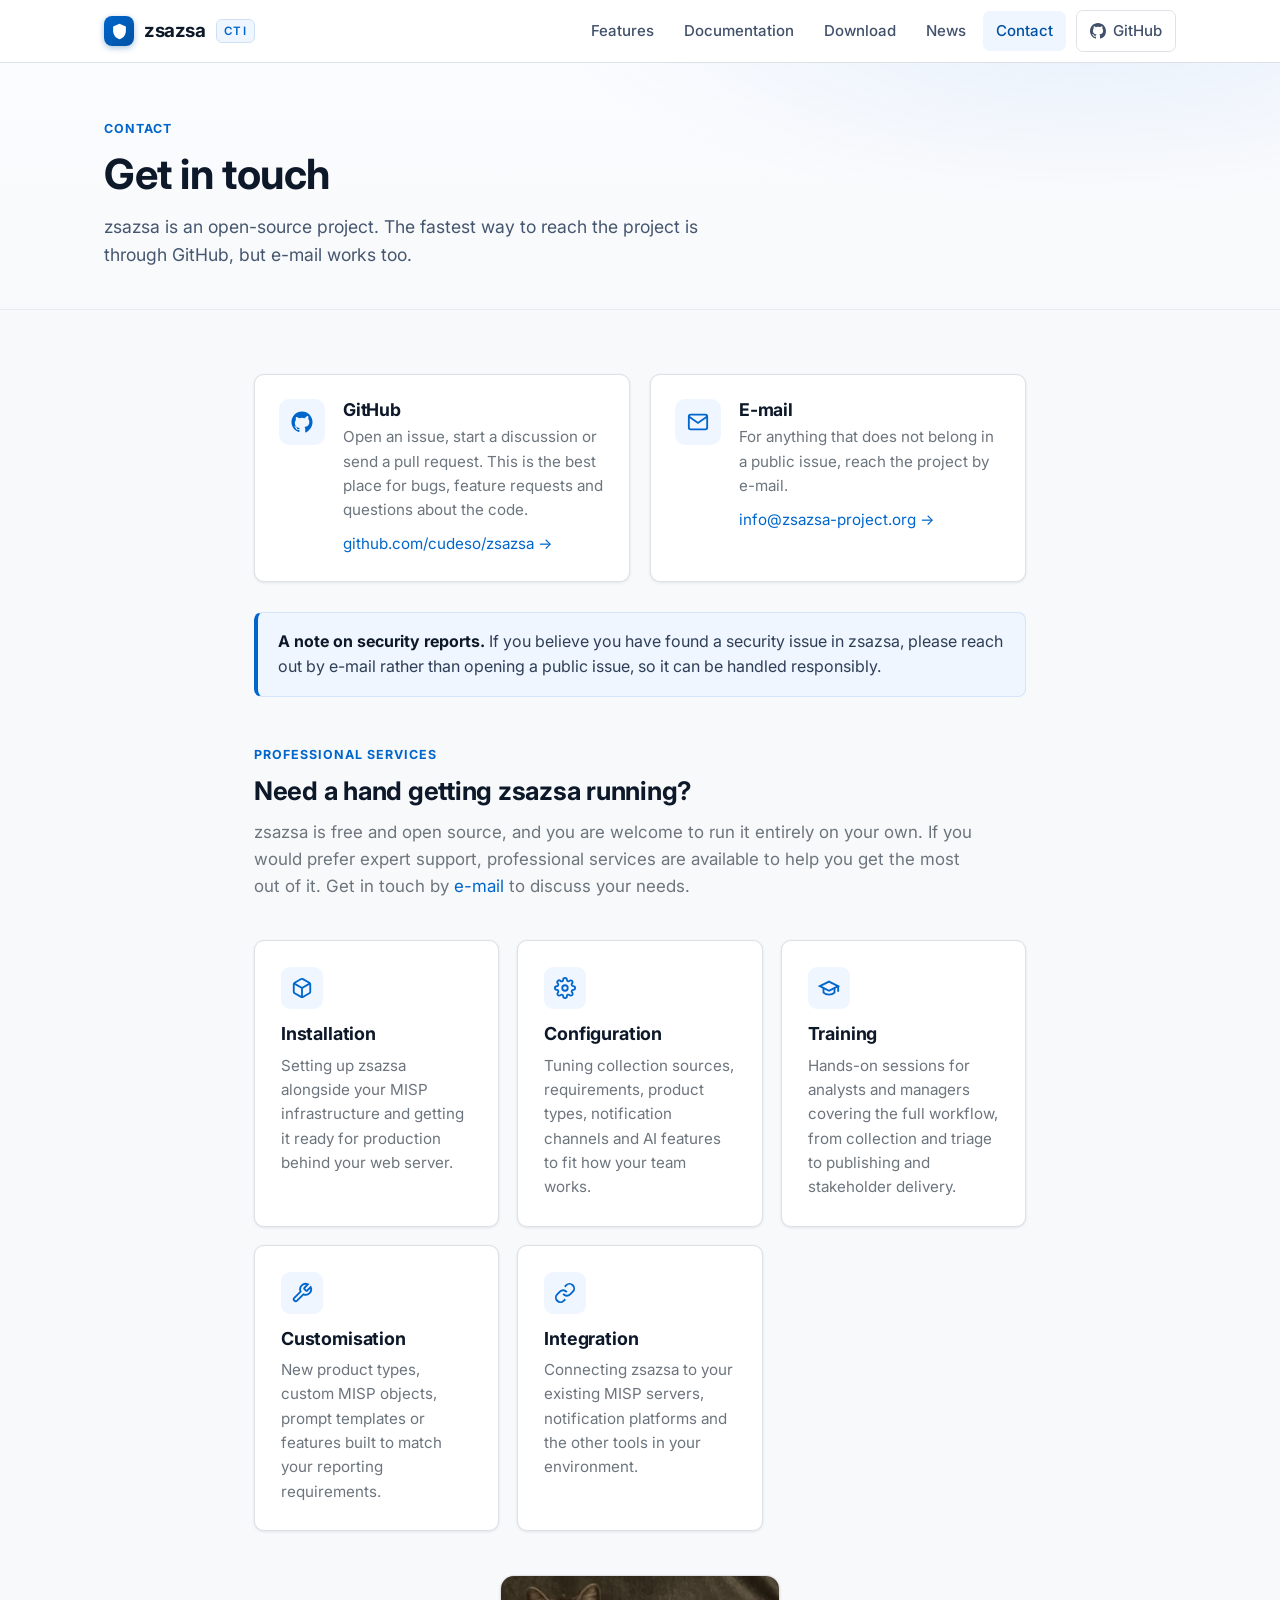
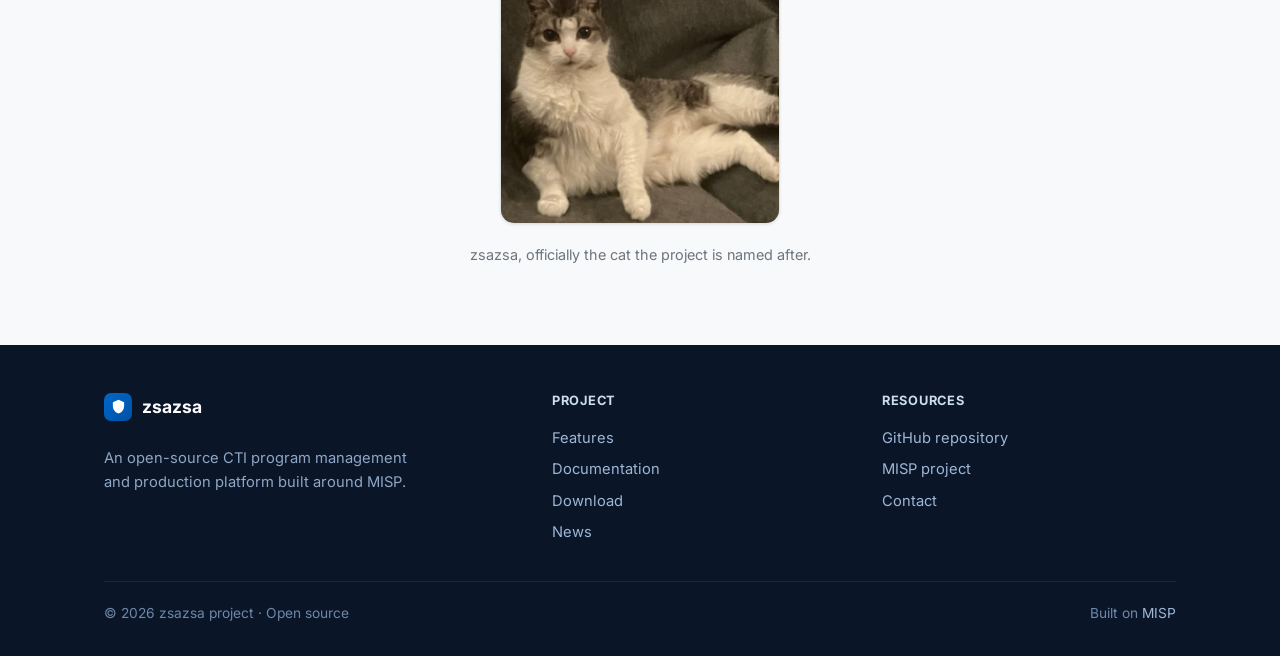
==== contact.html @ 4e717384 "Initial website" ====
<!DOCTYPE html>
<html lang="en">
<head>
  <meta charset="UTF-8">
  <meta name="viewport" content="width=device-width, initial-scale=1.0">
  <title>Contact · zsazsa CTI</title>
  <meta name="description" content="Get in touch about zsazsa via GitHub or e-mail.">
  <link rel="icon" type="image/svg+xml" href="assets/img/favicon.svg">
  <link rel="preconnect" href="https://fonts.googleapis.com">
  <link rel="preconnect" href="https://fonts.gstatic.com" crossorigin>
  <link href="https://fonts.googleapis.com/css2?family=Inter:wght@400;500;600;700&display=swap" rel="stylesheet">
  <link rel="stylesheet" href="assets/css/site.css">
</head>
<body>

  <nav class="site-nav">
    <div class="nav-inner">
      <a href="index.html" class="brand">
        <span class="glyph"><svg viewBox="0 0 24 24" fill="currentColor"><path d="M12 1L3 5v6c0 5.55 3.84 10.74 9 12 5.16-1.26 9-6.45 9-12V5l-9-4z"/></svg></span>
        zsazsa <span class="sub">CTI</span>
      </a>
      <button class="nav-toggle" aria-label="Toggle navigation" onclick="document.getElementById('navlinks').classList.toggle('open')">☰</button>
      <ul class="nav-links" id="navlinks">
        <li><a href="features.html">Features</a></li>
        <li><a href="documentation.html">Documentation</a></li>
        <li><a href="download.html">Download</a></li>
        <li><a href="news.html">News</a></li>
        <li><a href="contact.html" class="active">Contact</a></li>
        <li><a href="https://github.com/cudeso/zsazsa/" class="gh" target="_blank" rel="noopener">
          <svg width="16" height="16" viewBox="0 0 16 16" fill="currentColor"><path d="M8 0C3.58 0 0 3.58 0 8c0 3.54 2.29 6.53 5.47 7.59.4.07.55-.17.55-.38 0-.19-.01-.82-.01-1.49-2.01.37-2.53-.49-2.69-.94-.09-.23-.48-.94-.82-1.13-.28-.15-.68-.52-.01-.53.63-.01 1.08.58 1.23.82.72 1.21 1.87.87 2.33.66.07-.52.28-.87.51-1.07-1.78-.2-3.64-.89-3.64-3.95 0-.87.31-1.59.82-2.15-.08-.2-.36-1.02.08-2.12 0 0 .67-.21 2.2.82.64-.18 1.32-.27 2-.27.68 0 1.36.09 2 .27 1.53-1.04 2.2-.82 2.2-.82.44 1.1.16 1.92.08 2.12.51.56.82 1.27.82 2.15 0 3.07-1.87 3.75-3.65 3.95.29.25.54.73.54 1.48 0 1.07-.01 1.93-.01 2.2 0 .21.15.46.55.38A8.01 8.01 0 0016 8c0-4.42-3.58-8-8-8z"/></svg>
          GitHub</a></li>
      </ul>
    </div>
  </nav>

  <header class="page-head">
    <div class="container">
      <div class="kicker">Contact</div>
      <h1>Get in touch</h1>
      <p>zsazsa is an open-source project. The fastest way to reach the project is through GitHub, but e-mail works too.</p>
    </div>
  </header>

  <section>
    <div class="container" style="max-width:820px;">
      <div class="grid grid-2" style="gap:20px;">

        <div class="contact-card">
          <span class="c-icon"><svg viewBox="0 0 24 24" fill="currentColor"><path d="M12 1L3 5v6c0 5.55 3.84 10.74 9 12 5.16-1.26 9-6.45 9-12V5l-9-4z" opacity="0"/><path d="M12 .5C5.6.5.5 5.6.5 12c0 5.1 3.3 9.4 7.9 10.9.6.1.8-.2.8-.5v-1.9c-3.2.7-3.9-1.4-3.9-1.4-.5-1.3-1.3-1.7-1.3-1.7-1.1-.7.1-.7.1-.7 1.2.1 1.8 1.2 1.8 1.2 1 .1.7 1.3 1 1.6.6.3 1.4.4 2.1.1.1-.5.3-.9.5-1.1-2.6-.3-5.3-1.3-5.3-5.7 0-1.3.5-2.3 1.2-3.1-.1-.3-.5-1.5.1-3.1 0 0 1-.3 3.3 1.2a11.5 11.5 0 016 0C17.7 5.2 18.7 5.5 18.7 5.5c.6 1.6.2 2.8.1 3.1.8.8 1.2 1.8 1.2 3.1 0 4.4-2.7 5.4-5.3 5.7.4.4.8 1.1.8 2.2v3.3c0 .3.2.6.8.5C20.2 21.4 23.5 17.1 23.5 12 23.5 5.6 18.4.5 12 .5z"/></svg></span>
          <div>
            <h3>GitHub</h3>
            <p>Open an issue, start a discussion or send a pull request. This is the best place for bugs, feature requests and questions about the code.</p>
            <p style="margin-top:10px;"><a href="https://github.com/cudeso/zsazsa/issues" target="_blank" rel="noopener">github.com/cudeso/zsazsa →</a></p>
          </div>
        </div>

        <div class="contact-card">
          <span class="c-icon"><svg viewBox="0 0 24 24" fill="none" stroke="currentColor" stroke-width="2"><path d="M4 4h16c1.1 0 2 .9 2 2v12c0 1.1-.9 2-2 2H4c-1.1 0-2-.9-2-2V6c0-1.1.9-2 2-2z"/><path d="M22 6l-10 7L2 6"/></svg></span>
          <div>
            <h3>E-mail</h3>
            <p>For anything that does not belong in a public issue, reach the project by e-mail.</p>
            <p style="margin-top:10px;"><a href="mailto:info@zsazsa-project.org">info@zsazsa-project.org →</a></p>
          </div>
        </div>

      </div>

      <div class="callout" style="margin-top:30px;">
        <strong>A note on security reports.</strong> If you believe you have found a security issue in zsazsa, please reach out by e-mail rather than opening a public issue, so it can be handled responsibly.
      </div>

      <div style="margin-top:48px;">
        <div class="section-head">
          <div class="kicker">Professional services</div>
          <h2 style="font-size:1.6rem;">Need a hand getting zsazsa running?</h2>
          <p>zsazsa is free and open source, and you are welcome to run it entirely on your own. If you would prefer expert support, professional services are available to help you get the most out of it. Get in touch by <a href="mailto:info@zsazsa-project.org">e-mail</a> to discuss your needs.</p>
        </div>
        <div class="grid grid-3" style="gap:18px;">
          <div class="card">
            <span class="feat-icon"><svg viewBox="0 0 24 24" fill="none" stroke="currentColor" stroke-width="2"><path d="M21 16V8a2 2 0 0 0-1-1.73l-7-4a2 2 0 0 0-2 0l-7 4A2 2 0 0 0 3 8v8a2 2 0 0 0 1 1.73l7 4a2 2 0 0 0 2 0l7-4A2 2 0 0 0 21 16z"/><path d="M3.27 6.96L12 12.01l8.73-5.05M12 22.08V12"/></svg></span>
            <h3>Installation</h3>
            <p>Setting up zsazsa alongside your MISP infrastructure and getting it ready for production behind your web server.</p>
          </div>
          <div class="card">
            <span class="feat-icon"><svg viewBox="0 0 24 24" fill="none" stroke="currentColor" stroke-width="2"><circle cx="12" cy="12" r="3"/><path d="M19.4 15a1.65 1.65 0 0 0 .33 1.82l.06.06a2 2 0 1 1-2.83 2.83l-.06-.06a1.65 1.65 0 0 0-1.82-.33 1.65 1.65 0 0 0-1 1.51V21a2 2 0 0 1-4 0v-.09A1.65 1.65 0 0 0 9 19.4a1.65 1.65 0 0 0-1.82.33l-.06.06a2 2 0 1 1-2.83-2.83l.06-.06a1.65 1.65 0 0 0 .33-1.82 1.65 1.65 0 0 0-1.51-1H3a2 2 0 0 1 0-4h.09A1.65 1.65 0 0 0 4.6 9a1.65 1.65 0 0 0-.33-1.82l-.06-.06a2 2 0 1 1 2.83-2.83l.06.06a1.65 1.65 0 0 0 1.82.33H9a1.65 1.65 0 0 0 1-1.51V3a2 2 0 0 1 4 0v.09a1.65 1.65 0 0 0 1 1.51 1.65 1.65 0 0 0 1.82-.33l.06-.06a2 2 0 1 1 2.83 2.83l-.06.06a1.65 1.65 0 0 0-.33 1.82V9a1.65 1.65 0 0 0 1.51 1H21a2 2 0 0 1 0 4h-.09a1.65 1.65 0 0 0-1.51 1z"/></svg></span>
            <h3>Configuration</h3>
            <p>Tuning collection sources, requirements, product types, notification channels and AI features to fit how your team works.</p>
          </div>
          <div class="card">
            <span class="feat-icon"><svg viewBox="0 0 24 24" fill="none" stroke="currentColor" stroke-width="2"><path d="M22 10v6M2 10l10-5 10 5-10 5z"/><path d="M6 12v5c3 3 9 3 12 0v-5"/></svg></span>
            <h3>Training</h3>
            <p>Hands-on sessions for analysts and managers covering the full workflow, from collection and triage to publishing and stakeholder delivery.</p>
          </div>
          <div class="card">
            <span class="feat-icon"><svg viewBox="0 0 24 24" fill="none" stroke="currentColor" stroke-width="2"><path d="M14.7 6.3a1 1 0 0 0 0 1.4l1.6 1.6a1 1 0 0 0 1.4 0l3.77-3.77a6 6 0 0 1-7.94 7.94l-6.91 6.91a2.12 2.12 0 0 1-3-3l6.91-6.91a6 6 0 0 1 7.94-7.94l-3.76 3.76z"/></svg></span>
            <h3>Customisation</h3>
            <p>New product types, custom MISP objects, prompt templates or features built to match your reporting requirements.</p>
          </div>
          <div class="card">
            <span class="feat-icon"><svg viewBox="0 0 24 24" fill="none" stroke="currentColor" stroke-width="2"><path d="M10 13a5 5 0 0 0 7.54.54l3-3a5 5 0 0 0-7.07-7.07l-1.72 1.71"/><path d="M14 11a5 5 0 0 0-7.54-.54l-3 3a5 5 0 0 0 7.07 7.07l1.71-1.71"/></svg></span>
            <h3>Integration</h3>
            <p>Connecting zsazsa to your existing MISP servers, notification platforms and the other tools in your environment.</p>
          </div>
        </div>
      </div>

      <div style="text-align:center; margin-top:44px;">
        <img src="assets/img/zsazsa.png" alt="zsazsa, the cat the project is named after" style="max-width:280px; border-radius:14px; border:1px solid var(--border); box-shadow:var(--shadow);">
        <p class="muted" style="margin-top:12px; font-size:.9rem;">zsazsa, officially the cat the project is named after.</p>
      </div>
    </div>
  </section>

  <footer class="site-footer">
    <div class="container">
      <div class="foot-grid">
        <div>
          <span class="foot-brand">
            <span class="glyph"><svg viewBox="0 0 24 24" fill="currentColor"><path d="M12 1L3 5v6c0 5.55 3.84 10.74 9 12 5.16-1.26 9-6.45 9-12V5l-9-4z"/></svg></span>
            zsazsa
          </span>
          <p class="foot-about">An open-source CTI program management and production platform built around MISP.</p>
        </div>
        <div>
          <h4>Project</h4>
          <a href="features.html">Features</a>
          <a href="documentation.html">Documentation</a>
          <a href="download.html">Download</a>
          <a href="news.html">News</a>
        </div>
        <div>
          <h4>Resources</h4>
          <a href="https://github.com/cudeso/zsazsa/" target="_blank" rel="noopener">GitHub repository</a>
          <a href="https://www.misp-project.org/" target="_blank" rel="noopener">MISP project</a>
          <a href="contact.html">Contact</a>
        </div>
      </div>
      <div class="foot-bottom">
        <span>© <span id="year"></span> zsazsa project · Open source</span>
        <span>Built on <a href="https://www.misp-project.org/" target="_blank" rel="noopener" style="display:inline;">MISP</a></span>
      </div>
    </div>
  </footer>

  <script>document.getElementById('year').textContent = new Date().getFullYear();</script>
</body>
</html>
---- assets/css/site.css ----
/* ───────────────────────────────────────────────────────────────────────────
   zsazsa-project.org — public site styles
   Mirrors the zsazsa "UiBeta" application theme:
   MISP-style light surfaces, #0066cc accent, Inter typography, shield glyph.
   ─────────────────────────────────────────────────────────────────────────── */

:root {
  /* UiBeta palette (from the application theme) */
  --blue:          #0066cc;
  --blue-deep:     #0052a3;
  --blue-navy:     #004d99;
  --blue-tint:     #f0f6ff;

  --ink:           #0d1829;
  --text:          #212529;
  --text-muted:    #6c757d;

  --body-bg:       #f8f9fa;
  --card-bg:       #ffffff;
  --surface-tint:  #f3f7fe;
  --surface-dark:  #0a1628;   /* deep navy used in the app sidebar */

  --border:        #dee2e6;
  --border-faint:  #e9ecef;

  --green:         #28a745;
  --orange:        #fd7e14;
  --red:           #dc3545;

  --radius:        10px;
  --radius-sm:     8px;
  --shadow:        0 1px 3px rgba(4,28,68,.09), 0 0 1px rgba(4,28,68,.06);
  --shadow-lift:   0 6px 24px rgba(4,28,68,.10);

  --brand-gradient: linear-gradient(135deg, #0066cc 0%, #0052a3 100%);
  --maxw:          1120px;
}

*, *::before, *::after { box-sizing: border-box; }

html { scroll-behavior: smooth; }

body {
  margin: 0;
  font-family: "Inter", system-ui, -apple-system, "Segoe UI", Roboto, sans-serif;
  font-size: 16px;
  line-height: 1.6;
  color: var(--text);
  background: var(--body-bg);
  -webkit-font-smoothing: antialiased;
}

a { color: var(--blue); text-decoration: none; }
a:hover { color: var(--blue-deep); text-decoration: underline; }

h1, h2, h3, h4 {
  color: var(--ink);
  line-height: 1.25;
  font-weight: 700;
  letter-spacing: -0.01em;
}

img { max-width: 100%; height: auto; }

.container {
  max-width: var(--maxw);
  margin: 0 auto;
  padding: 0 24px;
}

.muted { color: var(--text-muted); }
.center { text-align: center; }

/* ─── Top navigation ─────────────────────────────────────────────────────── */
.site-nav {
  position: sticky;
  top: 0;
  z-index: 50;
  background: rgba(255,255,255,.92);
  backdrop-filter: saturate(180%) blur(8px);
  border-bottom: 1px solid var(--border);
}
.site-nav .nav-inner {
  max-width: var(--maxw);
  margin: 0 auto;
  padding: 0 24px;
  height: 62px;
  display: flex;
  align-items: center;
  gap: 28px;
}
.brand {
  display: inline-flex;
  align-items: center;
  gap: 10px;
  font-weight: 700;
  font-size: 1.18rem;
  color: var(--ink);
  letter-spacing: -0.02em;
}
.brand:hover { text-decoration: none; color: var(--ink); }
.brand .glyph {
  width: 30px; height: 30px;
  display: inline-flex;
  align-items: center;
  justify-content: center;
  border-radius: 8px;
  background: var(--brand-gradient);
  color: #fff;
  box-shadow: 0 2px 6px rgba(0,82,163,.35);
}
.brand .glyph svg { width: 17px; height: 17px; }
.brand .sub {
  font-weight: 600;
  font-size: .72rem;
  letter-spacing: .12em;
  text-transform: uppercase;
  color: var(--blue);
  padding: 2px 7px;
  border: 1px solid #cfe0f5;
  border-radius: 6px;
  background: var(--blue-tint);
}

.nav-links {
  display: flex;
  align-items: center;
  gap: 4px;
  margin-left: auto;
  list-style: none;
  padding: 0;
}
.nav-links a {
  display: inline-block;
  padding: 8px 13px;
  border-radius: 7px;
  color: #41506b;
  font-weight: 500;
  font-size: .94rem;
}
.nav-links a:hover { background: var(--surface-tint); color: var(--blue-deep); text-decoration: none; }
.nav-links a.active { color: var(--blue-deep); background: var(--blue-tint); }
.nav-links a.gh {
  display: inline-flex;
  align-items: center;
  gap: 7px;
  margin-left: 6px;
  border: 1px solid var(--border);
}
.nav-links a.gh:hover { border-color: #c2d3ea; }

.nav-toggle {
  display: none;
  margin-left: auto;
  background: none;
  border: 1px solid var(--border);
  border-radius: 7px;
  padding: 7px 10px;
  cursor: pointer;
  color: var(--ink);
}

/* ─── Buttons ────────────────────────────────────────────────────────────── */
.btn {
  display: inline-flex;
  align-items: center;
  gap: 8px;
  padding: 11px 20px;
  border-radius: var(--radius-sm);
  font-weight: 600;
  font-size: .95rem;
  border: 1px solid transparent;
  cursor: pointer;
  transition: transform .06s ease, box-shadow .2s ease, background .2s ease;
}
.btn:hover { text-decoration: none; }
.btn-primary { background: var(--brand-gradient); color: #fff; box-shadow: 0 2px 10px rgba(0,82,163,.28); }
.btn-primary:hover { color: #fff; transform: translateY(-1px); box-shadow: var(--shadow-lift); }
.btn-ghost { background: #fff; color: var(--blue-deep); border-color: var(--border); }
.btn-ghost:hover { background: var(--surface-tint); border-color: #c2d3ea; color: var(--blue-deep); }

/* ─── Hero ───────────────────────────────────────────────────────────────── */
.hero {
  background:
    radial-gradient(1100px 460px at 78% -8%, rgba(0,102,204,.10), transparent 60%),
    linear-gradient(180deg, #fbfcff 0%, var(--body-bg) 100%);
  border-bottom: 1px solid var(--border-faint);
  padding: 76px 0 64px;
}
.hero .eyebrow {
  display: inline-flex;
  align-items: center;
  gap: 8px;
  font-size: .8rem;
  font-weight: 600;
  letter-spacing: .04em;
  text-transform: uppercase;
  color: var(--blue);
  background: var(--blue-tint);
  border: 1px solid #d4e4fa;
  padding: 5px 12px;
  border-radius: 100px;
  margin-bottom: 22px;
}
.hero h1 {
  font-size: clamp(2.1rem, 4.6vw, 3.3rem);
  margin: 0 0 18px;
  max-width: 760px;
}
.hero p.lead {
  font-size: 1.18rem;
  color: #45566f;
  max-width: 680px;
  margin: 0 0 30px;
}
.hero-actions { display: flex; flex-wrap: wrap; gap: 12px; }
.hero-meta {
  margin-top: 34px;
  display: flex;
  flex-wrap: wrap;
  gap: 26px;
  color: var(--text-muted);
  font-size: .92rem;
}
.hero-meta b { color: var(--ink); }

.hero-shot {
  margin-top: 52px;
  border-radius: 14px;
  border: 1px solid var(--border);
  box-shadow: var(--shadow-lift);
  overflow: hidden;
  background: #fff;
}
.hero-shot img { display: block; width: 100%; }

/* ─── Sections ───────────────────────────────────────────────────────────── */
section { padding: 64px 0; }
.section-tint { background: #fff; border-top: 1px solid var(--border-faint); border-bottom: 1px solid var(--border-faint); }

.section-head { max-width: 720px; margin: 0 0 40px; }
.section-head.center { margin-left: auto; margin-right: auto; text-align: center; }
.section-head h2 { font-size: clamp(1.6rem, 3vw, 2.1rem); margin: 0 0 12px; }
.section-head p { font-size: 1.06rem; color: var(--text-muted); margin: 0; }
.kicker {
  font-size: .78rem; font-weight: 700; letter-spacing: .08em;
  text-transform: uppercase; color: var(--blue); margin-bottom: 10px;
}

/* ─── Cards / grids ──────────────────────────────────────────────────────── */
.grid { display: grid; gap: 22px; }
.grid-2 { grid-template-columns: repeat(2, 1fr); }
.grid-3 { grid-template-columns: repeat(3, 1fr); }

.card {
  background: var(--card-bg);
  border: 1px solid var(--border);
  border-radius: var(--radius);
  padding: 26px;
  box-shadow: var(--shadow);
  transition: transform .12s ease, box-shadow .2s ease, border-color .2s ease;
}
.card.hover:hover { transform: translateY(-3px); box-shadow: var(--shadow-lift); border-color: #cfe0f5; }
.card h3 { font-size: 1.12rem; margin: 0 0 8px; }
.card p { margin: 0; color: var(--text-muted); font-size: .95rem; }

.feat-icon {
  width: 42px; height: 42px;
  border-radius: 9px;
  display: inline-flex;
  align-items: center;
  justify-content: center;
  background: var(--blue-tint);
  color: var(--blue);
  margin-bottom: 14px;
  border: 1px solid #dcebfd00; /* transparent, kept for spacing */
}
.feat-icon svg { width: 22px; height: 22px; }

/* ─── Feature detail rows (alternating) ──────────────────────────────────── */
.feature-row {
  display: grid;
  grid-template-columns: 1fr 1fr;
  gap: 44px;
  align-items: center;
  padding: 44px 0;
  border-bottom: 1px solid var(--border-faint);
}
.feature-row:last-child { border-bottom: none; }
.feature-row.reverse .feature-media { order: 2; }
.feature-media {
  border-radius: 12px;
  border: 1px solid var(--border);
  box-shadow: var(--shadow);
  overflow: hidden;
  background: #fff;
}
.feature-media img { display: block; width: 100%; }
.feature-text h3 { font-size: 1.45rem; margin: 0 0 12px; }
.feature-text p { color: #45566f; margin: 0 0 14px; }
.feature-text ul { margin: 0; padding-left: 18px; color: #45566f; }
.feature-text ul li { margin-bottom: 7px; }

/* ─── Pill list / checklist ──────────────────────────────────────────────── */
.tick-list { list-style: none; padding: 0; margin: 0; }
.tick-list li {
  position: relative;
  padding: 9px 0 9px 30px;
  border-bottom: 1px dashed var(--border-faint);
  color: #3c4a60;
}
.tick-list li:last-child { border-bottom: none; }
.tick-list li::before {
  content: "";
  position: absolute;
  left: 0; top: 14px;
  width: 16px; height: 16px;
  border-radius: 50%;
  background: var(--blue-tint);
  border: 1px solid var(--blue);
}
.tick-list li::after {
  content: "";
  position: absolute;
  left: 5px; top: 17px;
  width: 5px; height: 9px;
  border: solid var(--blue);
  border-width: 0 2px 2px 0;
  transform: rotate(45deg);
}

/* ─── Badges ─────────────────────────────────────────────────────────────── */
.badge {
  display: inline-block;
  padding: 3px 10px;
  border-radius: 100px;
  font-size: .76rem;
  font-weight: 600;
  border: 1px solid transparent;
}
.badge-public { background: #eaf6f1; color: #1a7a4a; border-color: #b6e0c9; }
.badge-draft  { background: #fef5e3; color: #a0690a; border-color: #f3d9a3; }
.badge-blue   { background: var(--blue-tint); color: var(--blue-deep); border-color: #d4e4fa; }

/* ─── News list ──────────────────────────────────────────────────────────── */
.post {
  display: grid;
  grid-template-columns: 150px 1fr;
  gap: 24px;
  padding: 26px;
  border: 1px solid var(--border);
  border-radius: var(--radius);
  background: #fff;
  box-shadow: var(--shadow);
  margin-bottom: 18px;
}
.post .post-date { color: var(--text-muted); font-size: .9rem; }
.post h3 { margin: 8px 0 10px; font-size: 1.22rem; }
.post p { margin: 0 0 14px; color: #45566f; }

/* ─── Docs / generic prose ───────────────────────────────────────────────── */
.prose { max-width: 820px; }
.prose h2 { font-size: 1.5rem; margin: 40px 0 14px; padding-top: 8px; }
.prose h3 { font-size: 1.18rem; margin: 28px 0 10px; }
.prose p { color: #36445b; }
.prose ul { color: #36445b; }
.prose code, code.inline {
  background: var(--surface-tint);
  border: 1px solid var(--border-faint);
  border-radius: 5px;
  padding: 1px 6px;
  font-size: .88em;
  font-family: "SFMono-Regular", ui-monospace, Menlo, Consolas, monospace;
  color: var(--blue-deep);
}
.prose pre {
  background: var(--surface-dark);
  color: #d6e3f5;
  border-radius: var(--radius-sm);
  padding: 18px 20px;
  overflow-x: auto;
  font-size: .86rem;
  line-height: 1.55;
  border: 1px solid #16233d;
}
.prose pre code { background: none; border: none; padding: 0; color: inherit; }

.callout {
  border: 1px solid #d4e4fa;
  background: var(--blue-tint);
  border-left: 4px solid var(--blue);
  border-radius: var(--radius-sm);
  padding: 16px 20px;
  margin: 22px 0;
  color: #2d3e57;
}
.callout strong { color: var(--ink); }

/* ─── Inline figure (screenshots in prose / docs) ────────────────────────── */
.doc-figure {
  margin: 26px 0;
  border-radius: 12px;
  border: 1px solid var(--border);
  box-shadow: var(--shadow);
  overflow: hidden;
  background: #fff;
}
.doc-figure img { display: block; width: 100%; }
.doc-figure figcaption {
  padding: 10px 16px;
  font-size: .85rem;
  color: var(--text-muted);
  border-top: 1px solid var(--border-faint);
  background: var(--surface-tint);
}

/* ─── Architecture diagram (simple node/connector layout) ────────────────── */
.arch {
  margin: 24px 0;
  padding: 26px 20px;
  border: 1px solid var(--border);
  border-radius: 12px;
  background: var(--surface-tint);
}
.arch-row { display: flex; gap: 18px; justify-content: center; flex-wrap: wrap; }
.arch-node {
  border: 1px solid var(--border);
  border-radius: 10px;
  background: #fff;
  box-shadow: var(--shadow);
  padding: 13px 18px;
  text-align: center;
  min-width: 190px;
}
.arch-node .an-title { font-weight: 700; color: var(--ink); font-size: .98rem; }
.arch-node .an-sub { color: var(--text-muted); font-size: .8rem; margin-top: 3px; }
.arch-node.is-app {
  background: var(--brand-gradient);
  border-color: transparent;
}
.arch-node.is-app .an-title { color: #fff; }
.arch-node.is-app .an-sub { color: rgba(255,255,255,.85); }
.arch-connector { width: 2px; height: 26px; background: var(--border-light); margin: 0 auto; }
.arch-caption { margin: 14px 0 0; font-size: .85rem; color: var(--text-muted); text-align: center; }

/* ─── Docs layout with side TOC ──────────────────────────────────────────── */
.docs-layout { display: grid; grid-template-columns: 232px 1fr; gap: 48px; align-items: start; }
.docs-toc {
  position: sticky;
  top: 86px;
  font-size: .92rem;
}
.docs-toc .toc-title {
  font-size: .74rem; font-weight: 700; letter-spacing: .08em;
  text-transform: uppercase; color: var(--text-muted); margin-bottom: 12px;
}
.docs-toc a {
  display: block;
  padding: 6px 12px;
  border-left: 2px solid var(--border);
  color: #45566f;
}
.docs-toc a:hover { border-left-color: var(--blue); color: var(--blue-deep); text-decoration: none; background: var(--surface-tint); }

/* ─── Tables ─────────────────────────────────────────────────────────────── */
.table-wrap { overflow-x: auto; border: 1px solid var(--border); border-radius: var(--radius-sm); }
table.tbl { width: 100%; border-collapse: collapse; font-size: .92rem; background: #fff; }
table.tbl th, table.tbl td { text-align: left; padding: 11px 14px; border-bottom: 1px solid var(--border-faint); }
table.tbl th { background: var(--surface-tint); color: var(--ink); font-weight: 600; }
table.tbl tr:last-child td { border-bottom: none; }

/* ─── CTA band ───────────────────────────────────────────────────────────── */
.cta {
  background: linear-gradient(135deg, #0a1628 0%, #0052a3 100%);
  border-radius: 16px;
  padding: 48px 44px;
  color: #eaf1fb;
  text-align: center;
  box-shadow: var(--shadow-lift);
}
.cta h2 { color: #fff; margin: 0 0 12px; font-size: 1.8rem; }
.cta p { color: #c4d6ef; max-width: 560px; margin: 0 auto 26px; }
.cta .btn-ghost { background: rgba(255,255,255,.08); color: #fff; border-color: rgba(255,255,255,.28); }
.cta .btn-ghost:hover { background: rgba(255,255,255,.16); color: #fff; }
.cta .btn-light { background: #fff; color: var(--blue-deep); }
.cta .btn-light:hover { color: var(--blue-deep); transform: translateY(-1px); }

/* ─── Footer ─────────────────────────────────────────────────────────────── */
.site-footer {
  background: var(--surface-dark);
  color: #8fa6c4;
  padding: 48px 0 32px;
  font-size: .92rem;
}
.site-footer .foot-grid {
  display: grid;
  grid-template-columns: 1.4fr 1fr 1fr;
  gap: 36px;
  margin-bottom: 32px;
}
.site-footer h4 { color: #cdddf0; font-size: .8rem; letter-spacing: .06em; text-transform: uppercase; margin: 0 0 14px; }
.site-footer a { color: #9fb6d4; display: block; padding: 4px 0; }
.site-footer a:hover { color: #fff; text-decoration: none; }
.site-footer .foot-brand { display: inline-flex; align-items: center; gap: 10px; color: #fff; font-weight: 700; font-size: 1.1rem; margin-bottom: 12px; }
.site-footer .foot-brand .glyph {
  width: 28px; height: 28px; border-radius: 7px; background: var(--brand-gradient);
  display: inline-flex; align-items: center; justify-content: center; color: #fff;
}
.site-footer .foot-brand .glyph svg { width: 15px; height: 15px; }
.site-footer .foot-about { color: #8fa6c4; max-width: 320px; }
.site-footer .foot-bottom {
  border-top: 1px solid rgba(255,255,255,.08);
  padding-top: 20px;
  display: flex;
  justify-content: space-between;
  flex-wrap: wrap;
  gap: 10px;
  color: #6f87a8;
  font-size: .86rem;
}

/* ─── Page header (sub pages) ────────────────────────────────────────────── */
.page-head {
  background:
    radial-gradient(900px 320px at 85% -20%, rgba(0,102,204,.08), transparent 60%),
    linear-gradient(180deg, #fbfcff 0%, var(--body-bg) 100%);
  border-bottom: 1px solid var(--border-faint);
  padding: 56px 0 40px;
}
.page-head h1 { font-size: clamp(1.9rem, 3.6vw, 2.6rem); margin: 8px 0 12px; }
.page-head p { font-size: 1.1rem; color: #45566f; max-width: 660px; margin: 0; }

/* ─── Contact ────────────────────────────────────────────────────────────── */
.contact-card {
  display: flex;
  gap: 18px;
  align-items: flex-start;
  padding: 24px;
  border: 1px solid var(--border);
  border-radius: var(--radius);
  background: #fff;
  box-shadow: var(--shadow);
}
.contact-card .c-icon {
  width: 46px; height: 46px; flex: none;
  border-radius: 10px; background: var(--blue-tint); color: var(--blue);
  display: inline-flex; align-items: center; justify-content: center;
}
.contact-card .c-icon svg { width: 22px; height: 22px; }
.contact-card h3 { margin: 0 0 4px; font-size: 1.1rem; }
.contact-card p { margin: 0; color: var(--text-muted); font-size: .95rem; }

/* ─── Responsive ─────────────────────────────────────────────────────────── */
@media (max-width: 860px) {
  .nav-links {
    display: none;
    position: absolute;
    top: 62px; left: 0; right: 0;
    flex-direction: column;
    align-items: stretch;
    gap: 2px;
    background: #fff;
    border-bottom: 1px solid var(--border);
    padding: 12px 16px 18px;
    box-shadow: var(--shadow);
  }
  .nav-links.open { display: flex; }
  .nav-links a { padding: 11px 12px; }
  .nav-toggle { display: inline-block; }

  .grid-2, .grid-3 { grid-template-columns: 1fr; }
  .feature-row { grid-template-columns: 1fr; gap: 24px; padding: 32px 0; }
  .feature-row.reverse .feature-media { order: 0; }
  .docs-layout { grid-template-columns: 1fr; }
  .docs-toc { position: static; display: none; }
  .site-footer .foot-grid { grid-template-columns: 1fr; gap: 24px; }
  .post { grid-template-columns: 1fr; gap: 8px; }
}
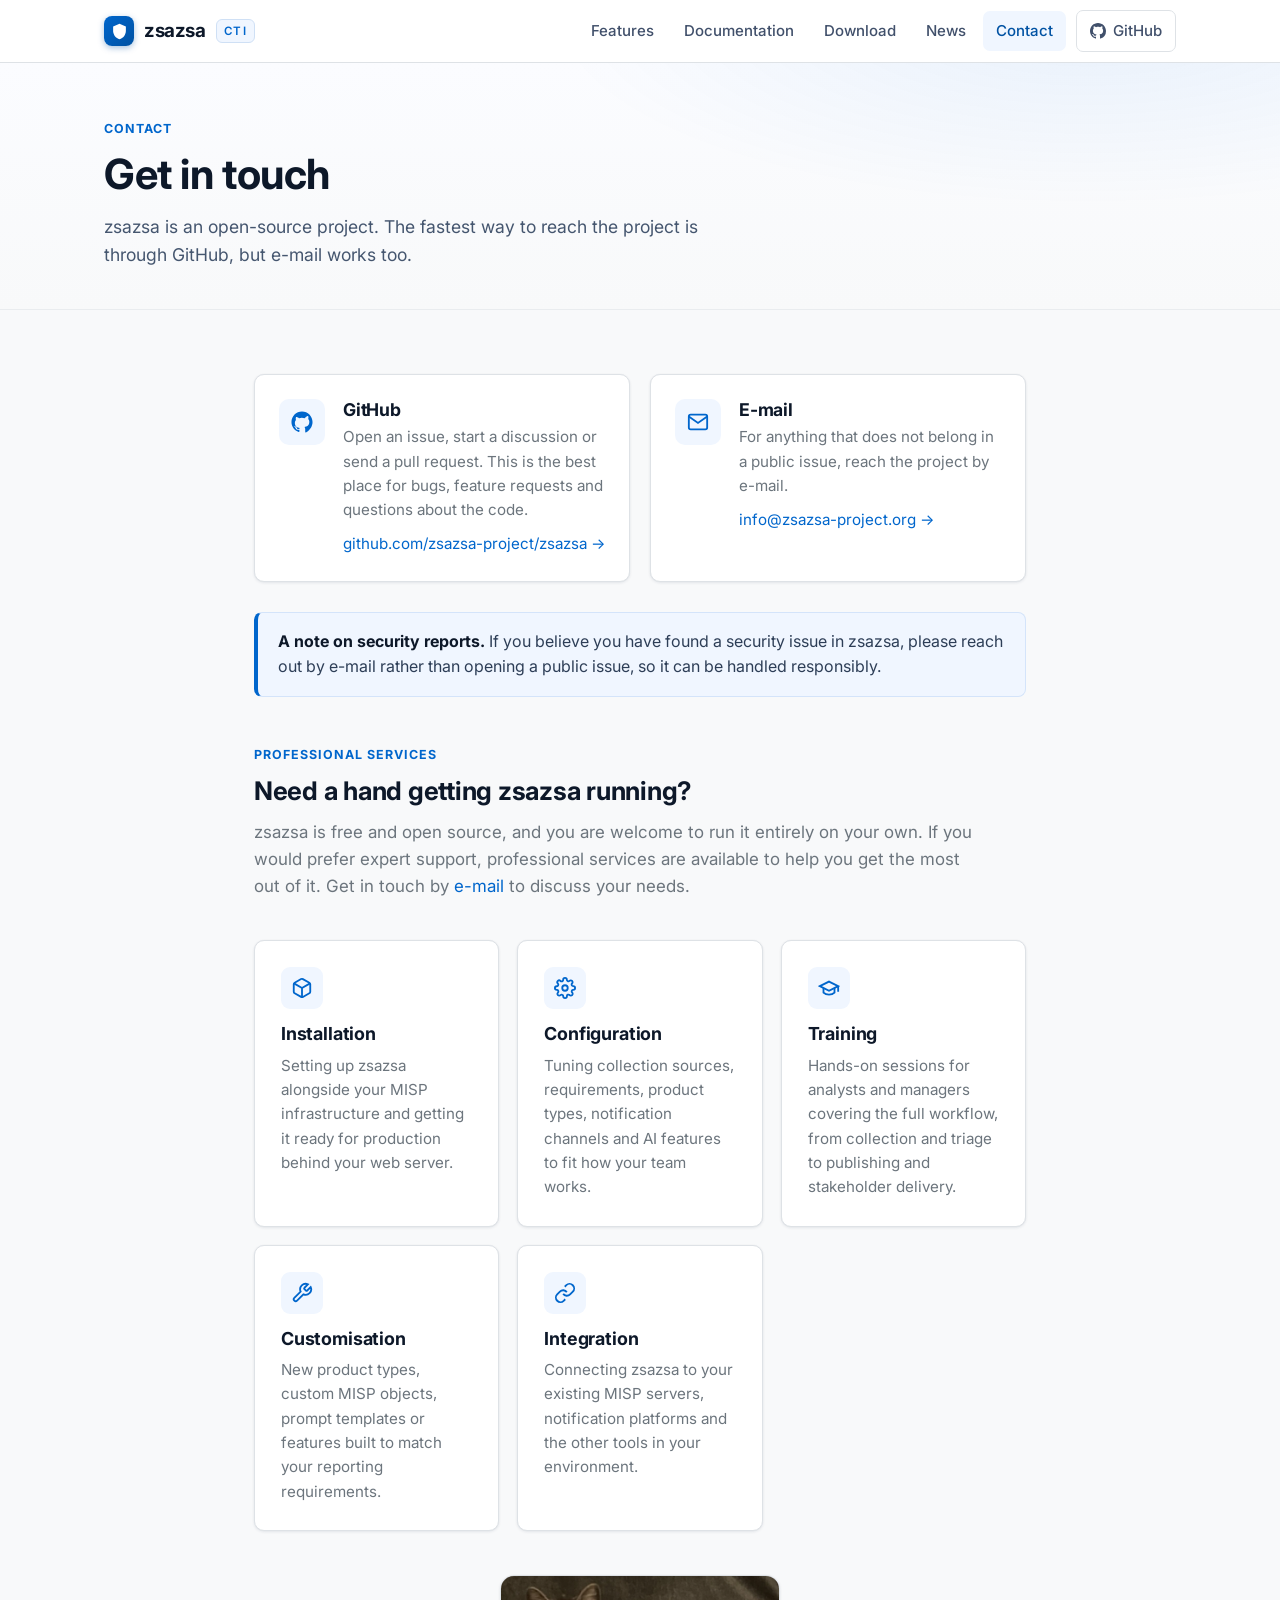
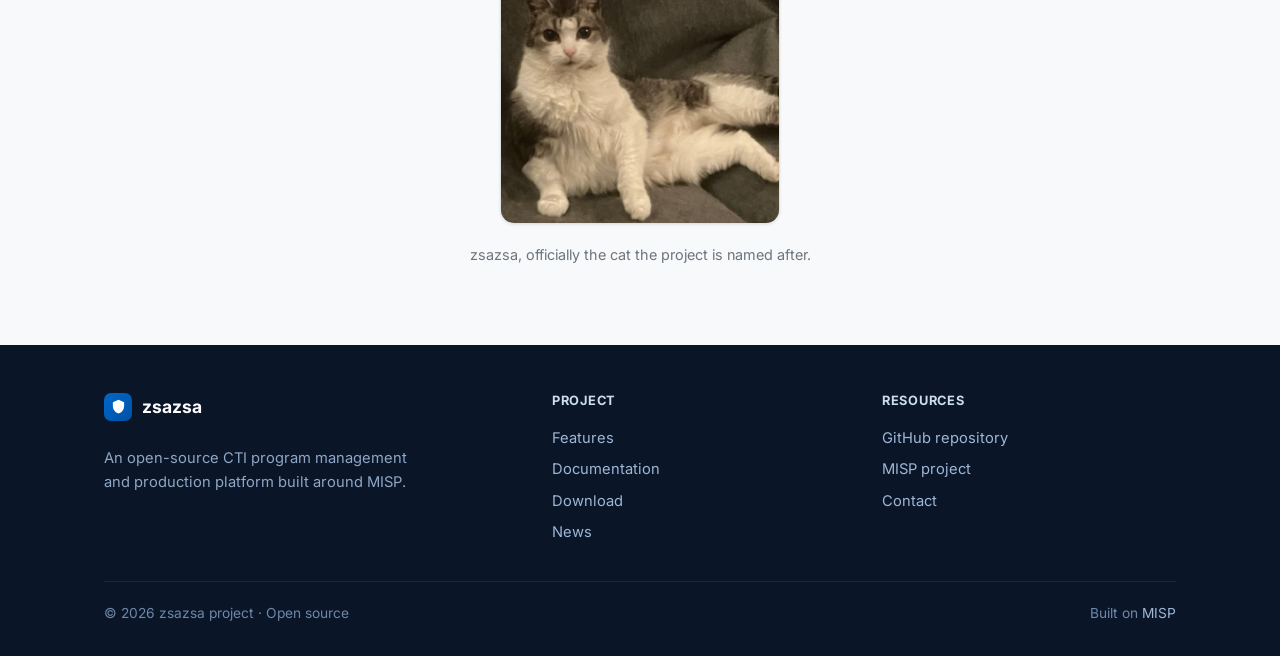
==== commit 638fdd27: "Move repo into zsazsa-project org" ====
--- a/contact.html
+++ b/contact.html
@@ -26,7 +26,7 @@
         <li><a href="download.html">Download</a></li>
         <li><a href="news.html">News</a></li>
         <li><a href="contact.html" class="active">Contact</a></li>
-        <li><a href="https://github.com/cudeso/zsazsa/" class="gh" target="_blank" rel="noopener">
+        <li><a href="https://github.com/zsazsa-project/zsazsa" class="gh" target="_blank" rel="noopener">
           <svg width="16" height="16" viewBox="0 0 16 16" fill="currentColor"><path d="M8 0C3.58 0 0 3.58 0 8c0 3.54 2.29 6.53 5.47 7.59.4.07.55-.17.55-.38 0-.19-.01-.82-.01-1.49-2.01.37-2.53-.49-2.69-.94-.09-.23-.48-.94-.82-1.13-.28-.15-.68-.52-.01-.53.63-.01 1.08.58 1.23.82.72 1.21 1.87.87 2.33.66.07-.52.28-.87.51-1.07-1.78-.2-3.64-.89-3.64-3.95 0-.87.31-1.59.82-2.15-.08-.2-.36-1.02.08-2.12 0 0 .67-.21 2.2.82.64-.18 1.32-.27 2-.27.68 0 1.36.09 2 .27 1.53-1.04 2.2-.82 2.2-.82.44 1.1.16 1.92.08 2.12.51.56.82 1.27.82 2.15 0 3.07-1.87 3.75-3.65 3.95.29.25.54.73.54 1.48 0 1.07-.01 1.93-.01 2.2 0 .21.15.46.55.38A8.01 8.01 0 0016 8c0-4.42-3.58-8-8-8z"/></svg>
           GitHub</a></li>
       </ul>
@@ -50,7 +50,7 @@
           <div>
             <h3>GitHub</h3>
             <p>Open an issue, start a discussion or send a pull request. This is the best place for bugs, feature requests and questions about the code.</p>
-            <p style="margin-top:10px;"><a href="https://github.com/cudeso/zsazsa/issues" target="_blank" rel="noopener">github.com/cudeso/zsazsa →</a></p>
+            <p style="margin-top:10px;"><a href="https://github.com/zsazsa-project/zsazsa/issues" target="_blank" rel="noopener">github.com/zsazsa-project/zsazsa →</a></p>
           </div>
         </div>
 
@@ -130,7 +130,7 @@
         </div>
         <div>
           <h4>Resources</h4>
-          <a href="https://github.com/cudeso/zsazsa/" target="_blank" rel="noopener">GitHub repository</a>
+          <a href="https://github.com/zsazsa-project/zsazsa" target="_blank" rel="noopener">GitHub repository</a>
           <a href="https://www.misp-project.org/" target="_blank" rel="noopener">MISP project</a>
           <a href="contact.html">Contact</a>
         </div>
--- a/assets/css/site.css
+++ b/assets/css/site.css
@@ -356,6 +356,8 @@
 }
 .post .post-date { color: var(--text-muted); font-size: .9rem; }
 .post h3 { margin: 8px 0 10px; font-size: 1.22rem; }
+.post h3 a { color: inherit; text-decoration: none; }
+.post h3 a:hover { color: var(--blue); text-decoration: underline; }
 .post p { margin: 0 0 14px; color: #45566f; }
 
 /* ─── Docs / generic prose ───────────────────────────────────────────────── */
@@ -576,3 +578,68 @@
   .site-footer .foot-grid { grid-template-columns: 1fr; gap: 24px; }
   .post { grid-template-columns: 1fr; gap: 8px; }
 }
+
+/* ─── Blog posts ─────────────────────────────────────────────────────────── */
+.blog-post { max-width: 760px; }
+.blog-post img {
+  display: block;
+  max-width: 100%;
+  height: auto;
+  margin: 26px auto;
+  border-radius: 12px;
+  border: 1px solid var(--border);
+  box-shadow: var(--shadow);
+}
+.blog-post pre { margin: 22px 0; }
+.blog-post .video-embed {
+  position: relative;
+  margin: 26px 0;
+  aspect-ratio: 16 / 9;
+  border-radius: 12px;
+  overflow: hidden;
+  border: 1px solid var(--border);
+  background: var(--surface-dark);
+}
+.blog-post .video-embed iframe,
+.blog-post .video-embed video {
+  position: absolute;
+  inset: 0;
+  width: 100%;
+  height: 100%;
+  border: 0;
+}
+.blog-post video { max-width: 100%; border-radius: 12px; }
+.blog-back {
+  margin-top: 40px;
+  padding-top: 20px;
+  border-top: 1px solid var(--border-faint);
+}
+
+/* ─── Syntax highlighting (Pygments / Dracula on the dark code surface) ────── */
+.prose .codehilite { margin: 22px 0; }
+.prose .codehilite pre { margin: 0; }
+.prose .codehilite .hll { background-color: #44475a }
+.prose .codehilite .c, .prose .codehilite .ch, .prose .codehilite .cm,
+.prose .codehilite .cpf, .prose .codehilite .c1, .prose .codehilite .cs { color: #6272a4 } /* Comment */
+.prose .codehilite .cp { color: #ff79c6 } /* Comment.Preproc */
+.prose .codehilite .k, .prose .codehilite .kc, .prose .codehilite .kn,
+.prose .codehilite .kp, .prose .codehilite .kr, .prose .codehilite .o,
+.prose .codehilite .ow { color: #ff79c6 } /* Keyword / Operator */
+.prose .codehilite .kd, .prose .codehilite .kt, .prose .codehilite .nb,
+.prose .codehilite .nl, .prose .codehilite .nv, .prose .codehilite .vc,
+.prose .codehilite .vg, .prose .codehilite .vi, .prose .codehilite .vm { color: #8be9fd; font-style: italic } /* Types / builtins / vars */
+.prose .codehilite .na, .prose .codehilite .nc, .prose .codehilite .nf,
+.prose .codehilite .fm { color: #50fa7b } /* Names: attribute, class, function */
+.prose .codehilite .nt { color: #ff79c6 } /* Name.Tag */
+.prose .codehilite .m, .prose .codehilite .mb, .prose .codehilite .mf,
+.prose .codehilite .mh, .prose .codehilite .mi, .prose .codehilite .mo,
+.prose .codehilite .il { color: #ffb86c } /* Numbers */
+.prose .codehilite .s, .prose .codehilite .sa, .prose .codehilite .sb,
+.prose .codehilite .sc, .prose .codehilite .dl, .prose .codehilite .sd,
+.prose .codehilite .s2, .prose .codehilite .se, .prose .codehilite .sh,
+.prose .codehilite .si, .prose .codehilite .sx, .prose .codehilite .sr,
+.prose .codehilite .s1, .prose .codehilite .ss { color: #f1fa8c } /* Strings */
+.prose .codehilite .gd { color: #ff5555 } /* Generic.Deleted */
+.prose .codehilite .gi { color: #50fa7b } /* Generic.Inserted */
+.prose .codehilite .go { color: #99a8c7 } /* Generic.Output */
+.prose .codehilite .err { color: #f8f8f2 } /* Error */
